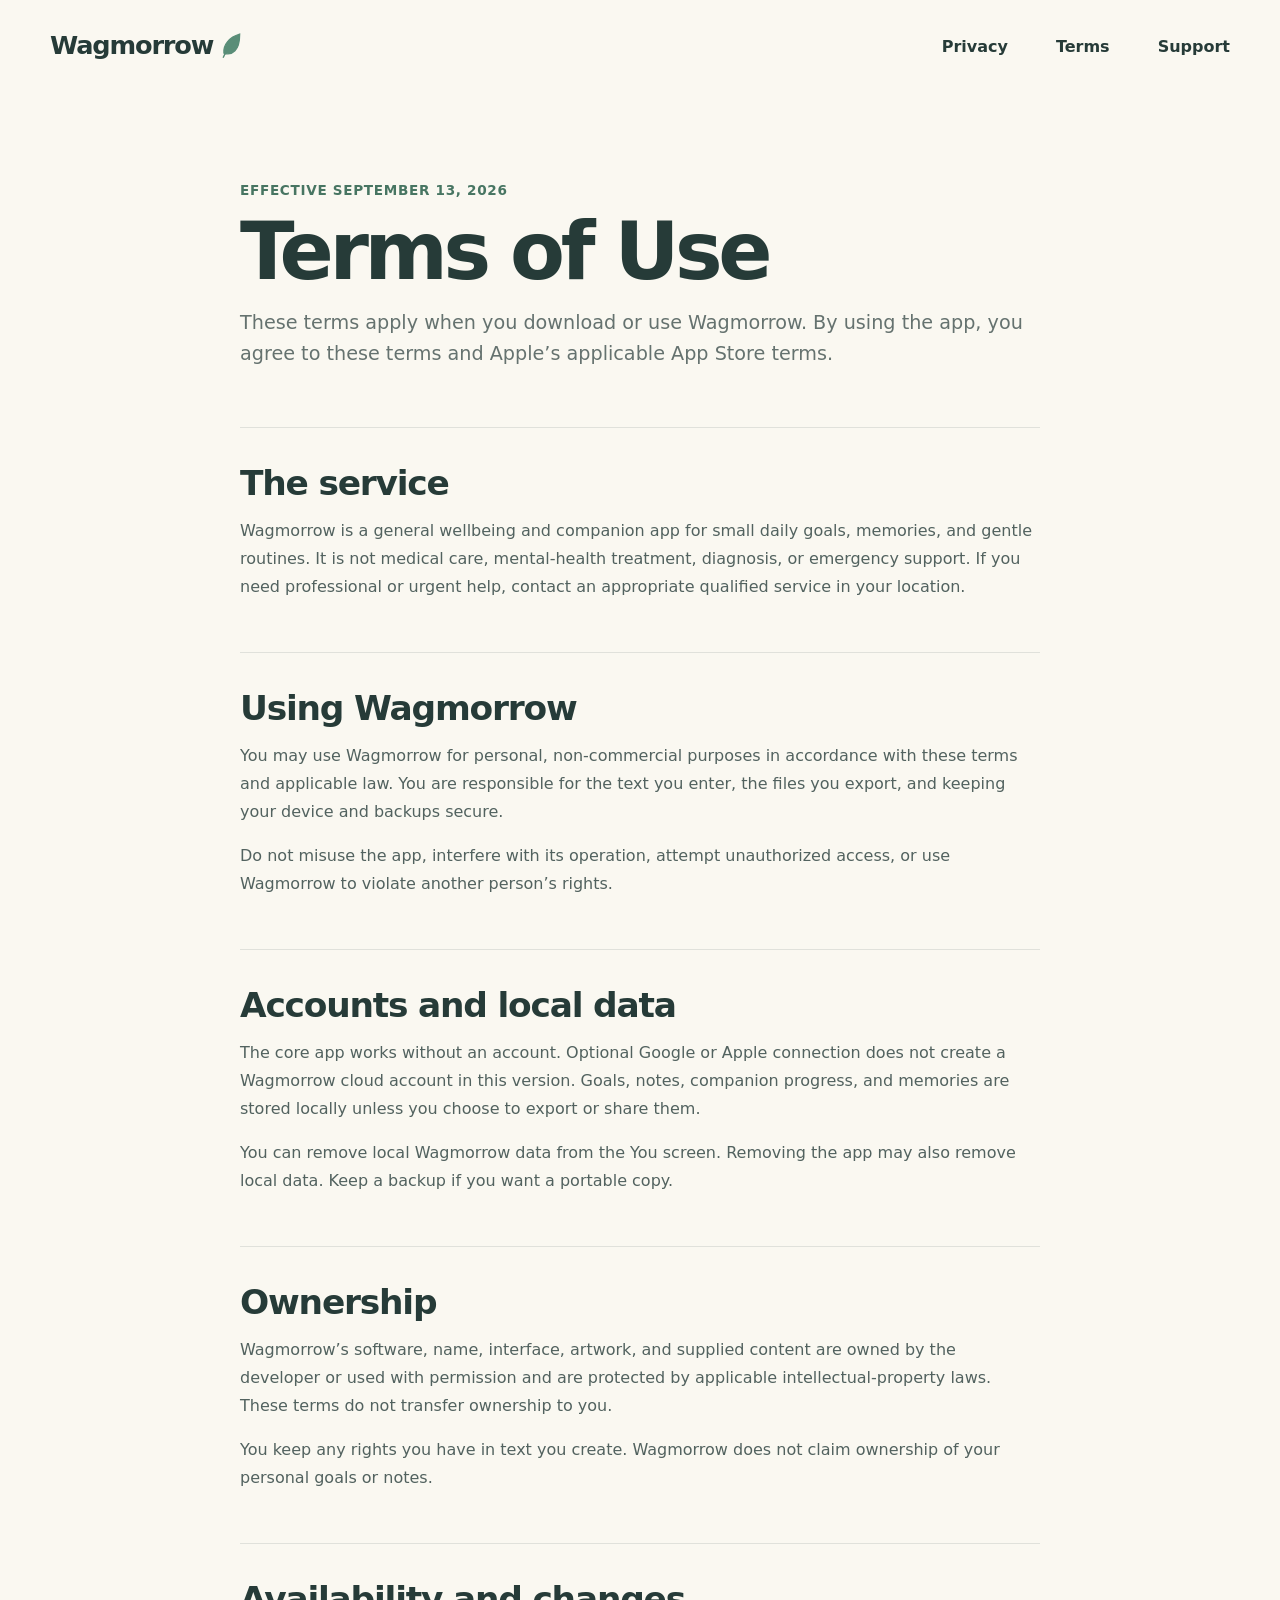
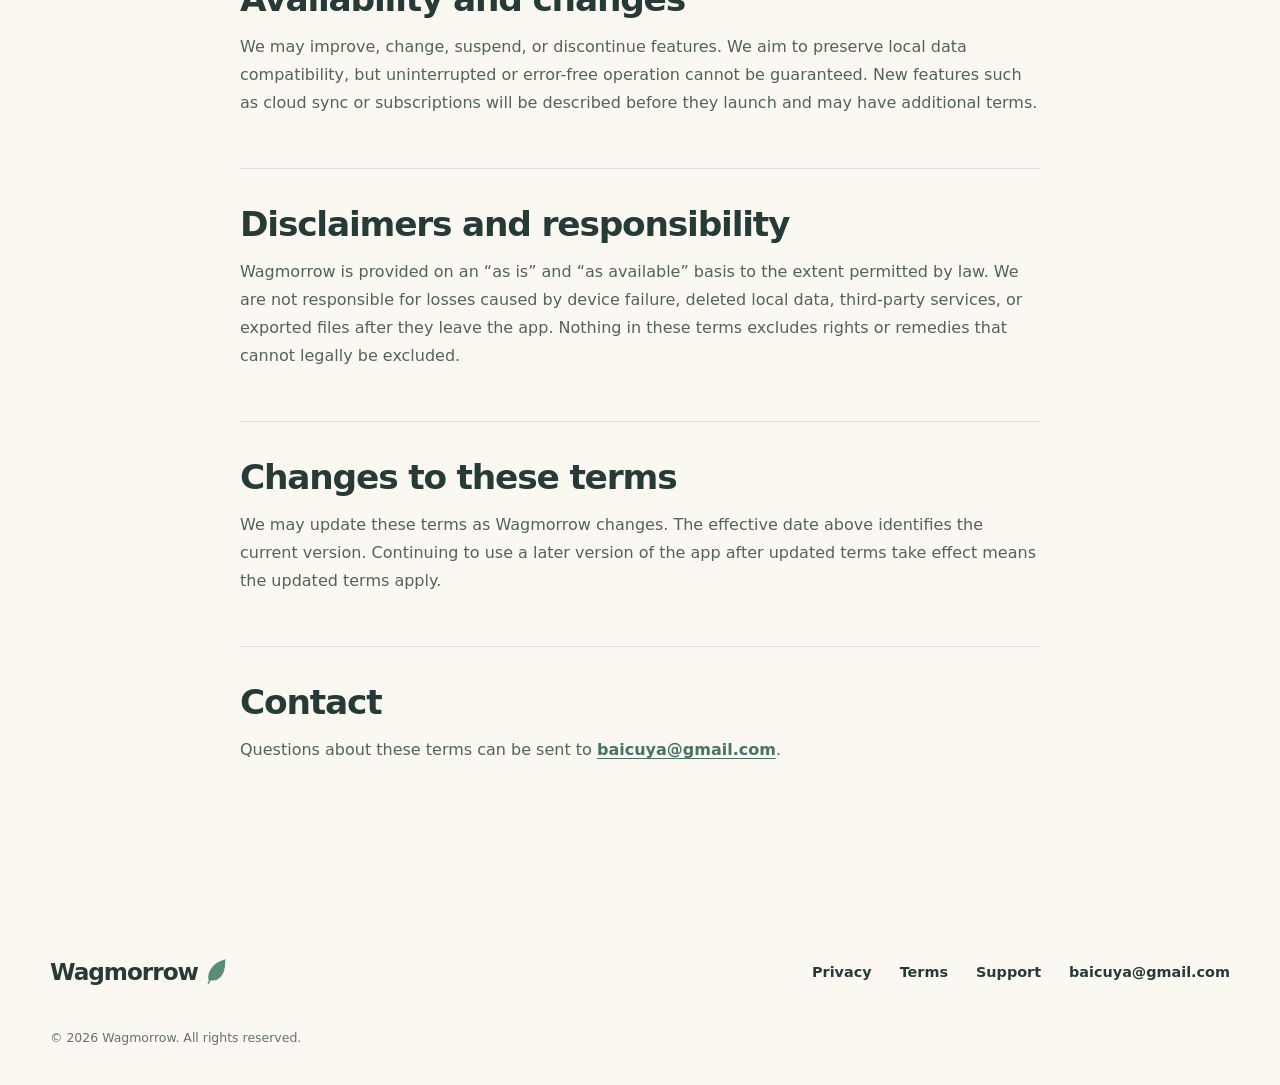
==== terms.html @ 85d3e800 "Launch Wagmorrow public site" ====
<!doctype html>
<html lang="en">
<head>
  <meta charset="utf-8">
  <meta name="viewport" content="width=device-width, initial-scale=1">
  <meta name="theme-color" content="#faf8f1">
  <meta name="description" content="Terms of Use for the Wagmorrow iPhone app.">
  <title>Terms of Use — Wagmorrow</title>
  <link rel="icon" href="assets/app-icon.png">
  <link rel="stylesheet" href="styles.css">
</head>
<body class="document-page">
  <a class="skip-link" href="#main">Skip to content</a>
  <header class="site-header">
    <a class="brand" href="./" aria-label="Wagmorrow home"><span>Wagmorrow</span><svg viewBox="0 0 28 34" aria-hidden="true"><path d="M25 2C12 6 4 15 5 26c5 2 10 1 14-3 5-5 6-13 6-21Z"/><path d="M4 32c3-9 8-15 16-22"/></svg></a>
    <nav aria-label="Primary navigation"><a href="privacy.html">Privacy</a><a aria-current="page" href="terms.html">Terms</a><a href="support.html">Support</a></nav>
  </header>

  <main id="main" class="document-main">
    <p class="document-meta">Effective September 13, 2026</p>
    <h1>Terms of Use</h1>
    <p class="document-lead">These terms apply when you download or use Wagmorrow. By using the app, you agree to these terms and Apple’s applicable App Store terms.</p>

    <section class="document-section">
      <h2>The service</h2>
      <p>Wagmorrow is a general wellbeing and companion app for small daily goals, memories, and gentle routines. It is not medical care, mental-health treatment, diagnosis, or emergency support. If you need professional or urgent help, contact an appropriate qualified service in your location.</p>
    </section>

    <section class="document-section">
      <h2>Using Wagmorrow</h2>
      <p>You may use Wagmorrow for personal, non-commercial purposes in accordance with these terms and applicable law. You are responsible for the text you enter, the files you export, and keeping your device and backups secure.</p>
      <p>Do not misuse the app, interfere with its operation, attempt unauthorized access, or use Wagmorrow to violate another person’s rights.</p>
    </section>

    <section class="document-section">
      <h2>Accounts and local data</h2>
      <p>The core app works without an account. Optional Google or Apple connection does not create a Wagmorrow cloud account in this version. Goals, notes, companion progress, and memories are stored locally unless you choose to export or share them.</p>
      <p>You can remove local Wagmorrow data from the You screen. Removing the app may also remove local data. Keep a backup if you want a portable copy.</p>
    </section>

    <section class="document-section">
      <h2>Ownership</h2>
      <p>Wagmorrow’s software, name, interface, artwork, and supplied content are owned by the developer or used with permission and are protected by applicable intellectual-property laws. These terms do not transfer ownership to you.</p>
      <p>You keep any rights you have in text you create. Wagmorrow does not claim ownership of your personal goals or notes.</p>
    </section>

    <section class="document-section">
      <h2>Availability and changes</h2>
      <p>We may improve, change, suspend, or discontinue features. We aim to preserve local data compatibility, but uninterrupted or error-free operation cannot be guaranteed. New features such as cloud sync or subscriptions will be described before they launch and may have additional terms.</p>
    </section>

    <section class="document-section">
      <h2>Disclaimers and responsibility</h2>
      <p>Wagmorrow is provided on an “as is” and “as available” basis to the extent permitted by law. We are not responsible for losses caused by device failure, deleted local data, third-party services, or exported files after they leave the app. Nothing in these terms excludes rights or remedies that cannot legally be excluded.</p>
    </section>

    <section class="document-section">
      <h2>Changes to these terms</h2>
      <p>We may update these terms as Wagmorrow changes. The effective date above identifies the current version. Continuing to use a later version of the app after updated terms take effect means the updated terms apply.</p>
    </section>

    <section class="document-section">
      <h2>Contact</h2>
      <p>Questions about these terms can be sent to <a href="mailto:baicuya@gmail.com">baicuya@gmail.com</a>.</p>
    </section>
  </main>

  <footer class="site-footer">
    <a class="brand" href="./" aria-label="Wagmorrow home"><span>Wagmorrow</span><svg viewBox="0 0 28 34" aria-hidden="true"><path d="M25 2C12 6 4 15 5 26c5 2 10 1 14-3 5-5 6-13 6-21Z"/><path d="M4 32c3-9 8-15 16-22"/></svg></a>
    <div><a href="privacy.html">Privacy</a><a href="terms.html">Terms</a><a href="support.html">Support</a><a href="mailto:baicuya@gmail.com">baicuya@gmail.com</a></div>
    <p>© 2026 Wagmorrow. All rights reserved.</p>
  </footer>
</body>
</html>
---- styles.css ----
:root {
  --paper: #faf8f1;
  --white: #fffefb;
  --ink: #263b38;
  --muted: #65726f;
  --sage: #5a8e78;
  --sage-dark: #477562;
  --pale: #e6ece1;
  --mist: #f0f3ec;
  --hairline: rgba(38, 59, 56, 0.12);
  --shadow: 0 24px 70px rgba(38, 59, 56, 0.16);
  --radius-lg: 34px;
  --radius-md: 24px;
  --max-width: 1180px;
  font-family: ui-rounded, "SF Pro Rounded", "Avenir Next", Avenir, system-ui, -apple-system, BlinkMacSystemFont, "Segoe UI", sans-serif;
  color: var(--ink);
  background: var(--paper);
  font-synthesis: none;
}

* { box-sizing: border-box; }
html { scroll-behavior: smooth; }
body { margin: 0; background: var(--paper); color: var(--ink); }
img { display: block; max-width: 100%; }
a { color: inherit; }

.skip-link {
  position: fixed;
  z-index: 20;
  top: 12px;
  left: 12px;
  padding: 10px 14px;
  border-radius: 12px;
  background: var(--ink);
  color: white;
  transform: translateY(-150%);
}
.skip-link:focus { transform: translateY(0); }

.site-header,
.site-footer {
  width: min(calc(100% - 48px), var(--max-width));
  margin: 0 auto;
  display: flex;
  align-items: center;
}

.site-header {
  position: absolute;
  z-index: 10;
  left: 50%;
  top: 0;
  transform: translateX(-50%);
  justify-content: space-between;
  min-height: 92px;
}

.brand {
  display: inline-flex;
  align-items: center;
  gap: 7px;
  font-size: clamp(1.45rem, 2vw, 2rem);
  line-height: 1;
  font-weight: 850;
  letter-spacing: -0.045em;
  text-decoration: none;
}
.brand svg { width: 22px; height: 28px; fill: var(--sage); stroke: var(--sage); stroke-width: 1.7; }
.site-header nav,
.site-footer > div { display: flex; align-items: center; gap: clamp(22px, 4vw, 48px); }
.site-header nav a,
.site-footer a { text-decoration: none; font-weight: 650; }
.site-header nav a:hover,
.site-footer a:hover { color: var(--sage-dark); }
.site-header a:focus-visible,
.site-footer a:focus-visible { outline: 3px solid var(--sage); outline-offset: 5px; border-radius: 4px; }

.hero {
  min-height: 790px;
  position: relative;
  isolation: isolate;
  overflow: hidden;
  border-radius: 0 0 48% 5% / 0 0 8% 3%;
}
.hero-backdrop {
  position: absolute;
  z-index: -2;
  inset: 0;
  background: url("assets/nook-morning.jpg") center / cover no-repeat;
}
.hero::before {
  content: "";
  position: absolute;
  z-index: -1;
  inset: 0;
  background: linear-gradient(90deg, rgba(250, 248, 241, 0.98) 0%, rgba(250, 248, 241, 0.84) 32%, rgba(250, 248, 241, 0.05) 69%);
}
.hero-inner {
  width: min(calc(100% - 48px), var(--max-width));
  min-height: 790px;
  margin: 0 auto;
  padding-top: 116px;
  display: grid;
  grid-template-columns: 0.88fr 1.12fr;
  align-items: center;
  gap: 20px;
}
.hero-copy { position: relative; z-index: 3; padding-bottom: 20px; }
h1, h2, h3, p { margin-top: 0; }
h1,
h2 {
  letter-spacing: -0.055em;
  text-wrap: balance;
}
h1 { margin-bottom: 22px; font-size: clamp(3.75rem, 6.2vw, 6.4rem); line-height: 0.95; font-weight: 900; }
.hero-copy > p { max-width: 540px; margin-bottom: 32px; font-size: clamp(1.15rem, 1.7vw, 1.5rem); line-height: 1.45; color: var(--muted); }

.store-status {
  width: fit-content;
  min-height: 58px;
  display: inline-flex;
  align-items: center;
  gap: 12px;
  padding: 0 24px;
  border: 1px solid rgba(255,255,255,0.45);
  border-radius: 20px;
  background: rgba(90, 142, 120, 0.72);
  box-shadow: 0 12px 28px rgba(38, 59, 56, 0.11);
  color: white;
  font-size: 1rem;
  font-weight: 750;
  backdrop-filter: blur(10px);
}
.store-status svg { width: 22px; height: 22px; fill: currentColor; }

.hero-product { align-self: end; position: relative; height: 664px; }
.phone-shell {
  position: absolute;
  z-index: 1;
  right: 2%;
  bottom: 26px;
  width: min(43vw, 344px);
  padding: 12px;
  border: 4px solid #17201f;
  border-radius: 54px;
  background: #111716;
  box-shadow: var(--shadow), inset 0 0 0 2px rgba(255,255,255,0.22);
}
.phone-shell img { width: 100%; border-radius: 40px; }
.phone-speaker {
  position: absolute;
  z-index: 2;
  top: 19px;
  left: 50%;
  width: 29%;
  height: 24px;
  border-radius: 99px;
  background: #050807;
  transform: translateX(-50%);
}
.hero-pup {
  position: absolute;
  z-index: 2;
  left: -9%;
  bottom: 5px;
  width: min(42vw, 470px);
  filter: drop-shadow(0 20px 18px rgba(65, 47, 25, 0.18));
}

.section { padding: 110px 0; }
.section-inner { width: min(calc(100% - 48px), var(--max-width)); margin: 0 auto; }
.section h2,
.growth h2,
.closing h2 { font-size: clamp(2.45rem, 4.1vw, 4.25rem); line-height: 1.04; font-weight: 900; }
.daily-loop h2 { margin-bottom: 68px; text-align: center; }
.steps {
  list-style: none;
  margin: 0;
  padding: 0;
  display: grid;
  grid-template-columns: repeat(3, 1fr);
  gap: 64px;
}
.steps li { position: relative; text-align: center; }
.steps li:not(:last-child)::after {
  content: "→";
  position: absolute;
  right: -43px;
  top: 47px;
  color: var(--sage);
  font-size: 2rem;
  font-weight: 400;
}
.steps svg { width: 86px; height: 86px; margin: 0 auto 24px; padding: 19px; border-radius: 30px; fill: none; stroke: var(--sage); stroke-width: 3.2; stroke-linecap: round; stroke-linejoin: round; background: var(--pale); }
.steps .leaf-icon { fill: var(--sage); stroke-width: 2; }
.step-number {
  position: absolute;
  left: calc(50% - 56px);
  top: -8px;
  z-index: 2;
  display: grid;
  place-items: center;
  width: 36px;
  height: 36px;
  border-radius: 50%;
  background: var(--sage);
  color: white;
  font-size: 1.1rem;
  font-weight: 850;
}
.steps h3 { margin-bottom: 8px; font-size: 1.25rem; font-weight: 850; }
.steps p { max-width: 260px; margin: 0 auto; line-height: 1.5; color: var(--muted); }

.growth {
  padding: 92px 0;
  background: linear-gradient(120deg, #eef2e9, #dfe9dc 52%, #eef1e8);
  clip-path: polygon(0 5%, 100% 0, 100% 96%, 0 100%);
}
.growth-grid { min-height: 470px; display: grid; grid-template-columns: 0.72fr 1.28fr; align-items: center; gap: 64px; }
.growth-copy p { max-width: 430px; font-size: 1.1rem; line-height: 1.65; color: var(--muted); }
.growth-stages { list-style: none; margin: 0; padding: 0; display: grid; grid-template-columns: repeat(3, 1fr); gap: 14px; }
.growth-stages li { overflow: hidden; padding-bottom: 19px; border: 1px solid rgba(255,255,255,0.72); border-radius: 22px; background: rgba(255,255,255,0.86); text-align: center; box-shadow: 0 14px 36px rgba(38,59,56,0.08); }
.growth-image { height: 240px; display: flex; align-items: flex-end; justify-content: center; margin-bottom: 14px; background: linear-gradient(#fff, #f1eee6); overflow: hidden; }
.growth-image img { max-width: none; }
.growth-stages li:nth-child(1) .growth-image img { width: 91%; }
.growth-stages li:nth-child(2) .growth-image img { width: 105%; }
.growth-stages li:nth-child(3) .growth-image img { width: 119%; }
.growth-stages strong { display: block; margin-bottom: 3px; font-size: 1.05rem; }
.growth-stages span { color: var(--muted); font-size: 0.88rem; }

.privacy-grid { display: grid; grid-template-columns: 0.88fr 1.12fr; gap: 96px; align-items: center; }
.privacy-grid > div > p { max-width: 470px; font-size: 1.1rem; line-height: 1.65; color: var(--muted); }
.privacy-grid ul { list-style: none; margin: 0; padding: 0; display: grid; gap: 22px; }
.privacy-grid li { display: flex; align-items: center; gap: 18px; }
.promise-icon { flex: 0 0 auto; width: 58px; height: 58px; display: grid; place-items: center; border-radius: 50%; background: var(--pale); }
.promise-icon svg { width: 28px; height: 28px; fill: none; stroke: var(--sage-dark); stroke-width: 2.6; stroke-linecap: round; stroke-linejoin: round; }
.privacy-grid strong,
.privacy-grid span { display: block; }
.privacy-grid strong { margin-bottom: 4px; font-size: 1.05rem; }
.privacy-grid li div span { color: var(--muted); line-height: 1.45; }

.closing { position: relative; min-height: 490px; overflow: hidden; background: linear-gradient(90deg, #f6efe3 0%, #f8f4eb 50%, #eee7da 100%); }
.closing::after { content: ""; position: absolute; inset: 0; pointer-events: none; background: radial-gradient(circle at 70% 20%, rgba(255,255,255,0.75), transparent 31%); }
.closing-inner { width: min(calc(100% - 48px), 900px); min-height: 490px; margin: 0 auto; display: grid; grid-template-columns: 1fr 1fr; align-items: center; position: relative; z-index: 1; }
.closing h2 { margin-bottom: 13px; }
.closing p { margin-bottom: 25px; color: var(--muted); font-size: 1.15rem; }
.store-status.compact { min-height: 52px; border-radius: 18px; font-size: 0.93rem; }
.closing img { align-self: end; justify-self: end; max-height: 410px; filter: drop-shadow(0 18px 18px rgba(65,47,25,0.15)); }

.site-footer { min-height: 150px; justify-content: space-between; gap: 30px; flex-wrap: wrap; }
.site-footer .brand { font-size: 1.45rem; }
.site-footer > div { gap: 28px; font-size: 0.9rem; }
.site-footer > p { width: 100%; margin: -30px 0 18px; color: var(--muted); font-size: 0.78rem; }

/* Privacy and support pages */
.document-page { min-height: 100vh; }
.document-page .site-header { position: static; transform: none; }
.document-main { width: min(calc(100% - 48px), 800px); margin: 0 auto; padding: 90px 0 120px; }
.document-main h1 { margin-bottom: 18px; font-size: clamp(3rem, 7vw, 5rem); }
.document-lead { margin-bottom: 58px; font-size: 1.2rem; line-height: 1.6; color: var(--muted); }
.document-meta { margin-bottom: 16px; color: var(--sage-dark); font-size: 0.85rem; font-weight: 750; letter-spacing: 0.05em; text-transform: uppercase; }
.document-section { padding: 35px 0; border-top: 1px solid var(--hairline); }
.document-section h2 { margin-bottom: 14px; font-size: clamp(1.55rem, 3vw, 2.15rem); letter-spacing: -0.035em; }
.document-section h3 { margin: 24px 0 8px; font-size: 1.05rem; }
.document-section p,
.document-section li { color: #52625f; line-height: 1.75; }
.document-section ul,
.document-section ol { padding-left: 1.35rem; }
.document-section a { color: var(--sage-dark); font-weight: 700; text-underline-offset: 3px; }
.support-callout { margin: 24px 0 4px; padding: 24px; border-radius: 20px; background: var(--pale); }
.support-callout p:last-child { margin-bottom: 0; }
.plain-button { display: inline-flex; align-items: center; min-height: 48px; margin-top: 8px; padding: 0 19px; border-radius: 15px; background: var(--sage-dark); color: white !important; text-decoration: none; }

@media (max-width: 900px) {
  .hero { min-height: 980px; border-radius: 0 0 18% 3% / 0 0 3% 1%; }
  .hero::before { background: linear-gradient(180deg, rgba(250,248,241,0.98) 0%, rgba(250,248,241,0.86) 36%, rgba(250,248,241,0.12) 77%); }
  .hero-inner { min-height: 980px; grid-template-columns: 1fr; padding-top: 125px; }
  .hero-copy { align-self: start; }
  .hero-product { width: 100%; height: 550px; }
  .phone-shell { right: 7%; width: min(48vw, 310px); }
  .hero-pup { left: 8%; width: min(52vw, 420px); }
  .growth-grid,
  .privacy-grid { grid-template-columns: 1fr; gap: 48px; }
  .growth-copy p { max-width: 650px; }
  .growth { clip-path: polygon(0 2%, 100% 0, 100% 98%, 0 100%); }
}

@media (max-width: 680px) {
  .site-header,
  .site-footer,
  .hero-inner,
  .section-inner,
  .closing-inner,
  .document-main { width: min(calc(100% - 36px), var(--max-width)); }
  .site-header { min-height: 76px; }
  .brand { font-size: 1.35rem; }
  .brand svg { width: 18px; height: 23px; }
  .site-header nav { gap: 18px; }
  .site-header nav a { font-size: 0.88rem; }
  .hero,
  .hero-inner { min-height: 895px; }
  .hero-inner { padding-top: 104px; align-content: start; gap: 0; }
  h1 { font-size: clamp(3.2rem, 16vw, 4.8rem); }
  .hero-copy > p { font-size: 1.05rem; }
  .store-status { min-height: 52px; padding: 0 18px; border-radius: 17px; font-size: 0.9rem; }
  .hero-product { height: 475px; }
  .phone-shell { right: 1%; bottom: 18px; width: 225px; padding: 8px; border-width: 3px; border-radius: 39px; }
  .phone-shell img { border-radius: 30px; }
  .phone-speaker { top: 13px; height: 16px; }
  .hero-pup { left: -11%; bottom: 0; width: 285px; }
  .section { padding: 78px 0; }
  .daily-loop h2 { margin-bottom: 48px; text-align: left; }
  .steps { grid-template-columns: 1fr; gap: 48px; }
  .steps li { display: grid; grid-template-columns: 88px 1fr; grid-template-rows: auto auto; column-gap: 18px; text-align: left; }
  .steps li:not(:last-child)::after { display: none; }
  .steps svg { grid-row: 1 / 3; margin: 0; }
  .step-number { left: -7px; top: -8px; }
  .steps h3 { align-self: end; margin-bottom: 6px; }
  .steps p { margin: 0; }
  .growth { padding: 74px 0; }
  .growth-stages { gap: 8px; }
  .growth-stages li { border-radius: 16px; padding-bottom: 13px; }
  .growth-image { height: 132px; }
  .growth-stages strong { font-size: 0.9rem; }
  .growth-stages span { padding: 0 4px; font-size: 0.69rem; }
  .privacy-grid { gap: 28px; }
  .closing,
  .closing-inner { min-height: 650px; }
  .closing-inner { grid-template-columns: 1fr; padding-top: 74px; align-content: space-between; }
  .closing img { justify-self: center; max-height: 330px; }
  .site-footer { min-height: 230px; padding: 36px 0; align-items: flex-start; }
  .site-footer > div { width: 100%; gap: 18px; flex-wrap: wrap; }
  .site-footer > p { margin: 0; }
  .document-main { padding: 60px 0 90px; }
  .document-lead { margin-bottom: 42px; }
}

@media (prefers-reduced-motion: reduce) {
  html { scroll-behavior: auto; }
}
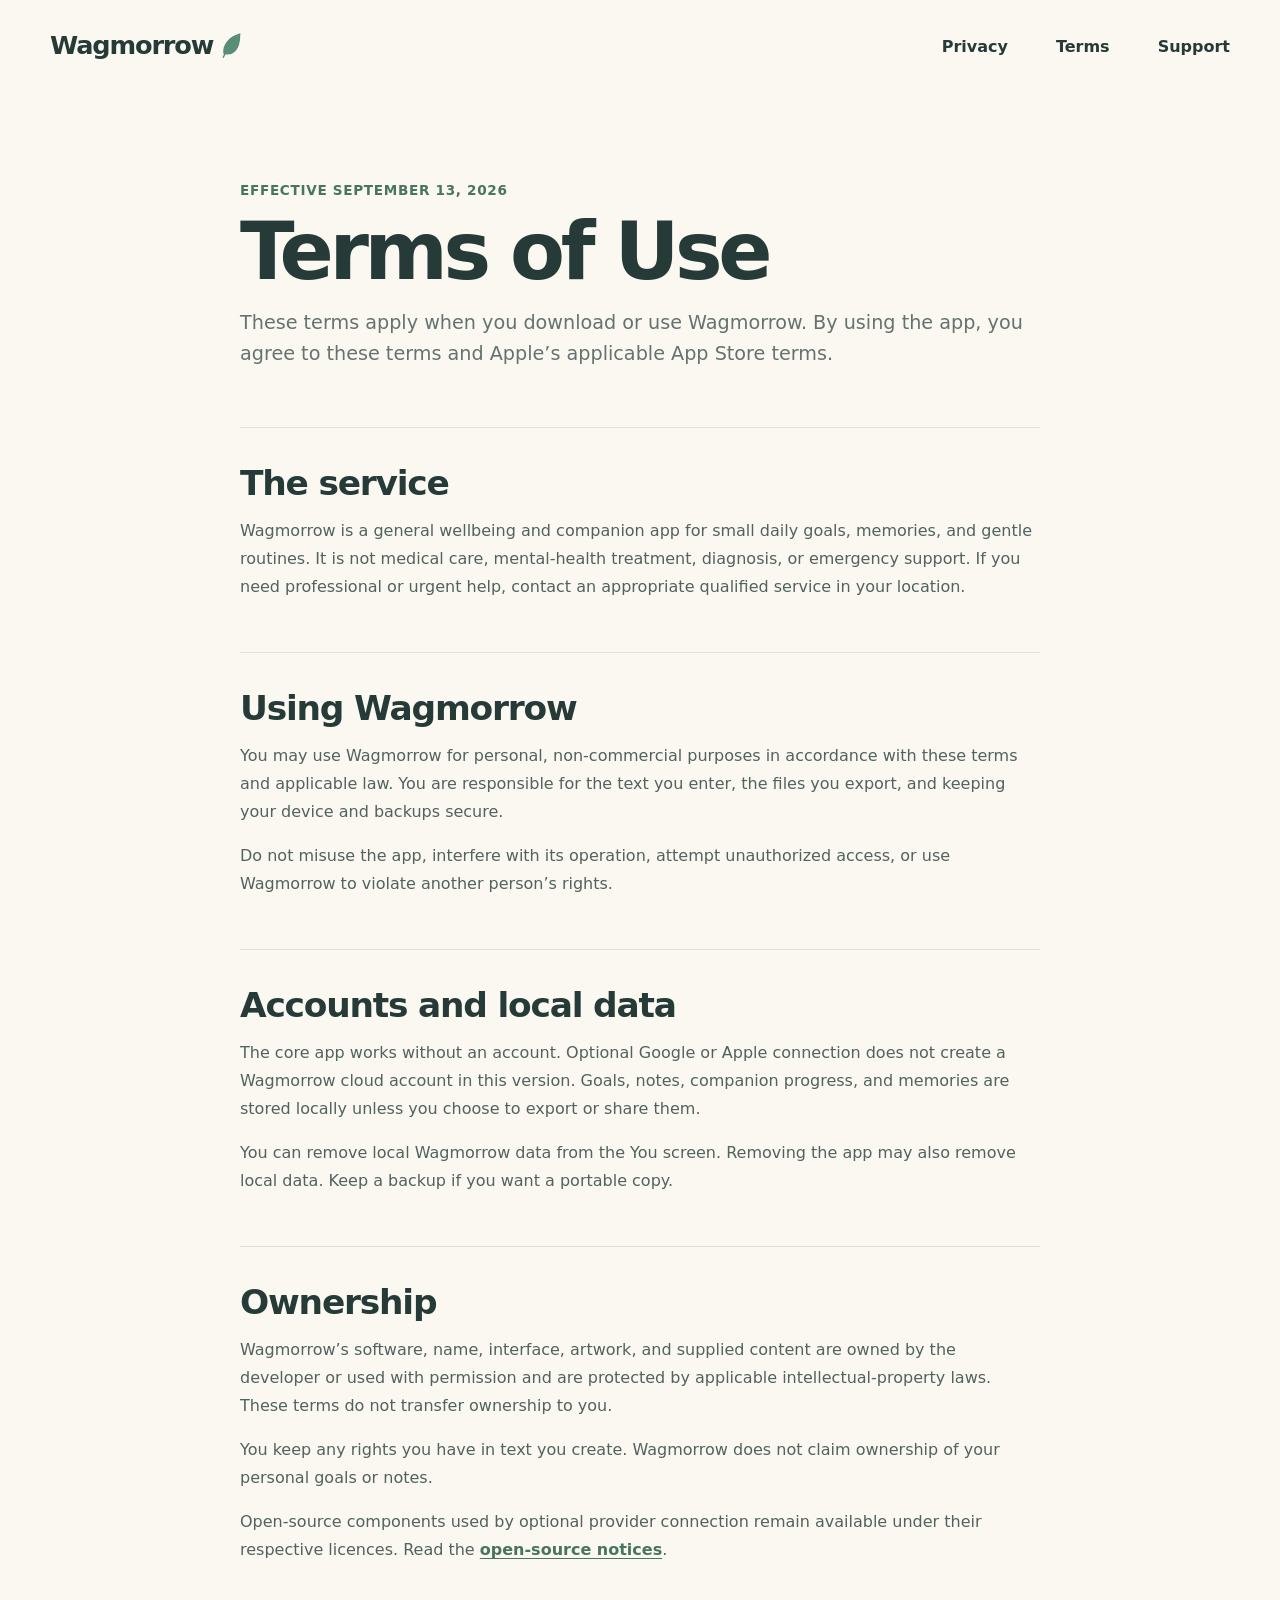
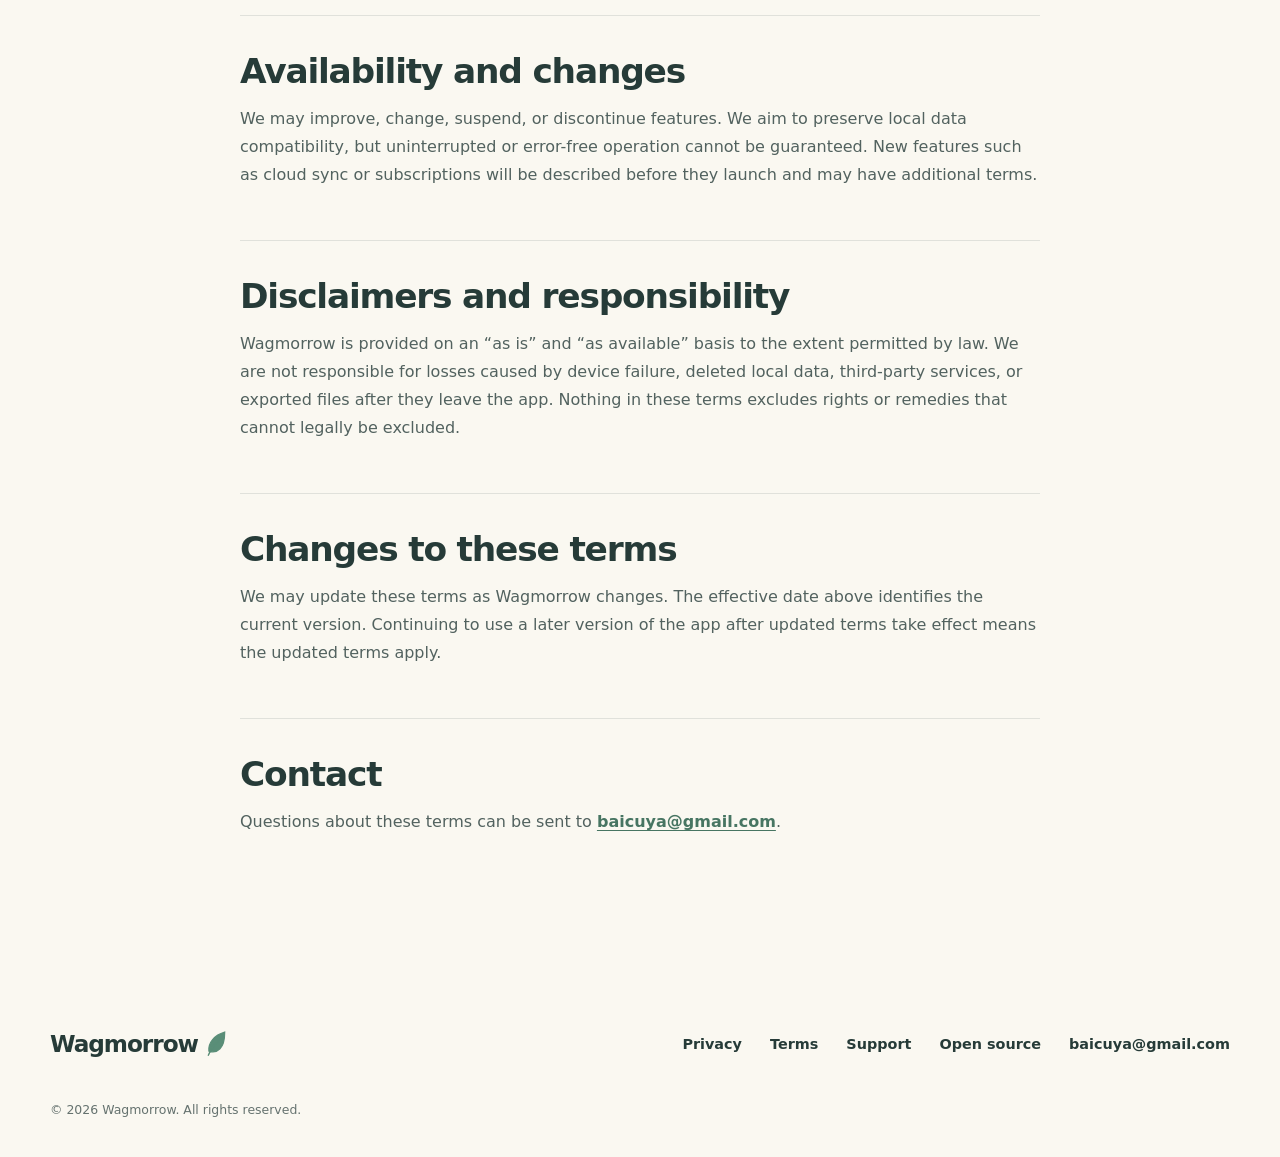
==== commit 3d245987: "Update Wagmorrow public site" ====
--- a/terms.html
+++ b/terms.html
@@ -42,6 +42,7 @@
       <h2>Ownership</h2>
       <p>Wagmorrow’s software, name, interface, artwork, and supplied content are owned by the developer or used with permission and are protected by applicable intellectual-property laws. These terms do not transfer ownership to you.</p>
       <p>You keep any rights you have in text you create. Wagmorrow does not claim ownership of your personal goals or notes.</p>
+      <p>Open-source components used by optional provider connection remain available under their respective licences. Read the <a href="open-source.html">open-source notices</a>.</p>
     </section>
 
     <section class="document-section">
@@ -67,7 +68,7 @@
 
   <footer class="site-footer">
     <a class="brand" href="./" aria-label="Wagmorrow home"><span>Wagmorrow</span><svg viewBox="0 0 28 34" aria-hidden="true"><path d="M25 2C12 6 4 15 5 26c5 2 10 1 14-3 5-5 6-13 6-21Z"/><path d="M4 32c3-9 8-15 16-22"/></svg></a>
-    <div><a href="privacy.html">Privacy</a><a href="terms.html">Terms</a><a href="support.html">Support</a><a href="mailto:baicuya@gmail.com">baicuya@gmail.com</a></div>
+    <div><a href="privacy.html">Privacy</a><a href="terms.html">Terms</a><a href="support.html">Support</a><a href="open-source.html">Open source</a><a href="mailto:baicuya@gmail.com">baicuya@gmail.com</a></div>
     <p>© 2026 Wagmorrow. All rights reserved.</p>
   </footer>
 </body>
--- a/styles.css
+++ b/styles.css
@@ -19,8 +19,8 @@
 }
 
 * { box-sizing: border-box; }
-html { scroll-behavior: smooth; }
-body { margin: 0; background: var(--paper); color: var(--ink); }
+html { scroll-behavior: smooth; overflow-x: clip; }
+body { min-width: 0; margin: 0; overflow-x: clip; background: var(--paper); color: var(--ink); }
 img { display: block; max-width: 100%; }
 a { color: inherit; }
 
@@ -267,6 +267,19 @@
 .document-section ul,
 .document-section ol { padding-left: 1.35rem; }
 .document-section a { color: var(--sage-dark); font-weight: 700; text-underline-offset: 3px; }
+
+.license-text {
+  max-height: 40rem;
+  overflow: auto;
+  padding: 1rem;
+  border: 1px solid var(--hairline);
+  border-radius: 1rem;
+  background: rgba(255, 255, 255, 0.66);
+  color: #52625f;
+  font: 0.78rem/1.5 ui-monospace, SFMono-Regular, Menlo, Monaco, Consolas, monospace;
+  white-space: pre-wrap;
+  overflow-wrap: anywhere;
+}
 .support-callout { margin: 24px 0 4px; padding: 24px; border-radius: 20px; background: var(--pale); }
 .support-callout p:last-child { margin-bottom: 0; }
 .plain-button { display: inline-flex; align-items: center; min-height: 48px; margin-top: 8px; padding: 0 19px; border-radius: 15px; background: var(--sage-dark); color: white !important; text-decoration: none; }
@@ -295,13 +308,14 @@
   .site-header { min-height: 76px; }
   .brand { font-size: 1.35rem; }
   .brand svg { width: 18px; height: 23px; }
-  .site-header nav { gap: 18px; }
-  .site-header nav a { font-size: 0.88rem; }
+  .site-header { align-items: flex-start; padding-top: 22px; }
+  .site-header nav { max-width: 188px; justify-content: flex-end; gap: 8px 14px; flex-wrap: wrap; }
+  .site-header nav a { font-size: 0.78rem; white-space: nowrap; }
   .hero,
   .hero-inner { min-height: 895px; }
   .hero-inner { padding-top: 104px; align-content: start; gap: 0; }
-  h1 { font-size: clamp(3.2rem, 16vw, 4.8rem); }
-  .hero-copy > p { font-size: 1.05rem; }
+  h1 { max-width: 100%; font-size: clamp(2.75rem, 14vw, 4.2rem); line-height: 0.97; overflow-wrap: normal; }
+  .hero-copy > p { max-width: 100%; font-size: 1rem; }
   .store-status { min-height: 52px; padding: 0 18px; border-radius: 17px; font-size: 0.9rem; }
   .hero-product { height: 475px; }
   .phone-shell { right: 1%; bottom: 18px; width: 225px; padding: 8px; border-width: 3px; border-radius: 39px; }
@@ -331,7 +345,10 @@
   .site-footer { min-height: 230px; padding: 36px 0; align-items: flex-start; }
   .site-footer > div { width: 100%; gap: 18px; flex-wrap: wrap; }
   .site-footer > p { margin: 0; }
-  .document-main { padding: 60px 0 90px; }
+  .document-main { min-width: 0; padding: 60px 0 90px; }
+  .document-main h1 { max-width: 100%; font-size: clamp(2.55rem, 13vw, 3.4rem); overflow-wrap: anywhere; }
+  .document-main p,
+  .document-main li { overflow-wrap: anywhere; }
   .document-lead { margin-bottom: 42px; }
 }
 
